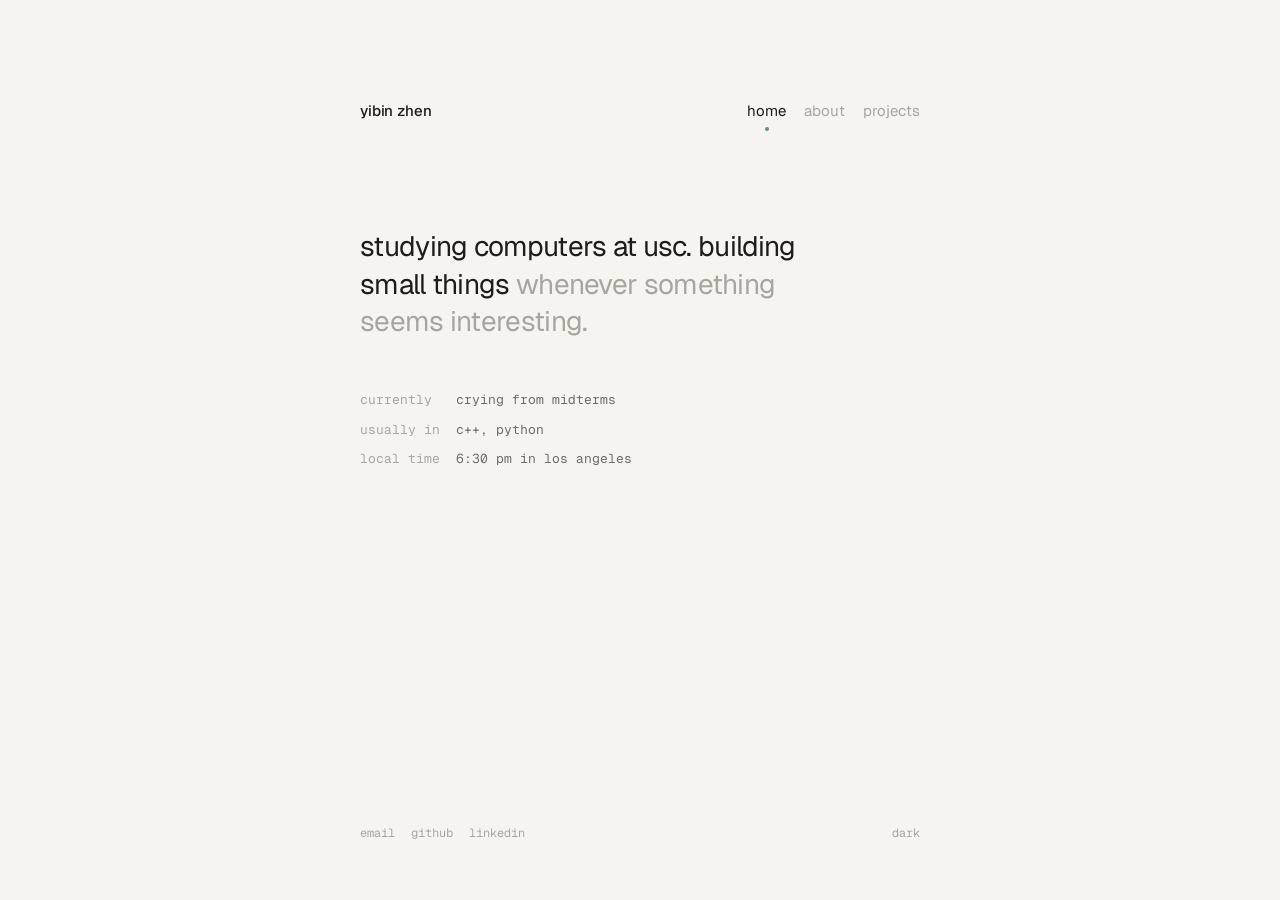
==== index.html @ 9b586b15 "Update the "currently" line" ====
<!DOCTYPE html>
<html lang="en">
<head>
  <meta charset="UTF-8" />
  <meta name="viewport" content="width=device-width, initial-scale=1.0" />
  <meta name="description" content="yibin zhen. computer engineering and computer science at usc." />
  <title>yibin zhen</title>
  <link rel="icon" href="data:image/svg+xml,%3Csvg xmlns='http://www.w3.org/2000/svg' viewBox='0 0 16 16'%3E%3Ccircle cx='8' cy='8' r='4' fill='%236b8f71'/%3E%3C/svg%3E" />
  <link rel="preconnect" href="https://fonts.googleapis.com" />
  <link rel="preconnect" href="https://fonts.gstatic.com" crossorigin />
  <link rel="stylesheet" href="https://fonts.googleapis.com/css2?family=Geist:wght@400;500&family=Geist+Mono&display=swap" />
  <link rel="stylesheet" href="style.css" />
  <script>
    // Apply a saved theme before first paint so there's no flash.
    try { const t = localStorage.getItem('theme'); if (t) document.documentElement.dataset.theme = t; } catch (e) {}
  </script>
</head>
<body>
  <div class="container">

    <header>
      <a href="#" class="name" data-page="home">yibin zhen</a>
      <nav>
        <a href="#" class="active" data-page="home">home</a>
        <a href="#about" data-page="about">about</a>
        <a href="#projects" data-page="projects">projects</a>
      </nav>
    </header>

    <main>

      <!-- Home -->
      <section class="page active" id="home">
        <h1 class="lede">
          studying computers at usc. building small things
          <em>whenever something seems interesting.</em>
        </h1>

        <dl class="facts">
          <dt>currently</dt>
          <dd>crying from midterms</dd>

          <dt>usually in</dt>
          <dd>c++, python</dd>

          <dt>local time</dt>
          <dd><span id="clock">los angeles</span></dd>
        </dl>
      </section>

      <!-- About -->
      <section class="page" id="about">
        <div class="prose">
          <p>
            i study computer engineering and computer science at the
            <a href="https://viterbischool.usc.edu/">university of southern california</a>.
            mostly interested in software engineering, data science, and the
            spot where finance and machine learning overlap.
          </p>
          <p>
            most of what i write is c++ or python. lately i've been building on
            top of llm apis, whichever ones are around.
          </p>
          <p>
            i was a <a href="https://www.questbridge.org/">questbridge</a>
            national college match finalist.
          </p>
          <p>
            outside of class i make games in
            <a href="https://create.roblox.com/">roblox studio</a> and start
            side projects whenever i get curious about something.
          </p>
          <p>that's about it.</p>
        </div>
      </section>

      <!-- Projects -->
      <section class="page" id="projects">
        <article class="project">
          <span class="year">2026</span>
          <div>
            <h2>
              chess engine
              <a class="go" href="chess-engine/">play <span>↗</span></a>
            </h2>
            <div class="stack">c++ → webassembly</div>
            <p>
              runs entirely in your browser. move generation is checked against
              the standard perft suite, and the four difficulty levels come from
              stacking handicaps instead of just limiting how deep it searches.
            </p>
          </div>
        </article>

        <p class="empty-note">more soon.</p>
      </section>

    </main>

    <footer>
      <div class="links">
        <a href="mailto:yibinzhe@usc.edu">email</a>
        <a href="https://github.com/yibinzhenna">github</a>
        <a href="https://www.linkedin.com/in/yibinzhen/">linkedin</a>
      </div>
      <button type="button" id="theme-toggle" aria-label="Toggle light and dark theme">dark</button>
    </footer>

  </div>

  <script src="script.js"></script>
</body>
</html>
---- style.css ----
*, *::before, *::after {
  box-sizing: border-box;
  margin: 0;
  padding: 0;
}

/* Palette --------------------------------------------------------------- */

:root {
  --bg: #f5f4ef;
  --ink: #1c1c1a;
  --muted: #6e6c66;
  --faint: #a8a59d;
  --line: #e2e0d8;
  --accent: #6b8f71;

  --sans: "Geist", -apple-system, BlinkMacSystemFont, "Segoe UI", sans-serif;
  --mono: "Geist Mono", ui-monospace, "SFMono-Regular", Menlo, monospace;

  color-scheme: light;
}

@media (prefers-color-scheme: dark) {
  :root:not([data-theme="light"]) {
    --bg: #141412;
    --ink: #e9e7e1;
    --muted: #9a978f;
    --faint: #5f5d57;
    --line: #2a2926;
    --accent: #8fb495;
    color-scheme: dark;
  }
}

:root[data-theme="dark"] {
  --bg: #141412;
  --ink: #e9e7e1;
  --muted: #9a978f;
  --faint: #5f5d57;
  --line: #2a2926;
  --accent: #8fb495;
  color-scheme: dark;
}

/* Base ------------------------------------------------------------------ */

html {
  background: var(--bg);
}

body {
  background: var(--bg);
  color: var(--ink);
  font-family: var(--sans);
  font-size: 15px;
  line-height: 1.65;
  -webkit-font-smoothing: antialiased;
  padding: clamp(40px, 11vh, 120px) 20px 56px;
  transition: background-color .3s, color .3s;
}

::selection {
  background: var(--ink);
  color: var(--bg);
}

.container {
  max-width: 560px;
  margin: 0 auto;
  min-height: calc(100vh - clamp(40px, 11vh, 120px) - 56px);
  display: flex;
  flex-direction: column;
}

a {
  color: inherit;
}

/* Header ---------------------------------------------------------------- */

header {
  display: flex;
  justify-content: space-between;
  align-items: baseline;
  gap: 16px;
  margin-bottom: clamp(56px, 12vh, 104px);
}

header .name {
  font-weight: 500;
  color: var(--ink);
  text-decoration: none;
  letter-spacing: -0.01em;
}

nav {
  display: flex;
  gap: 18px;
}

nav a {
  position: relative;
  color: var(--faint);
  text-decoration: none;
  transition: color .15s;
}

nav a:hover {
  color: var(--ink);
}

nav a.active {
  color: var(--ink);
}

/* A small dot under the current page instead of bold or underline. */
nav a.active::after {
  content: '';
  position: absolute;
  left: 50%;
  bottom: -7px;
  width: 4px;
  height: 4px;
  margin-left: -2px;
  border-radius: 50%;
  background: var(--accent);
}

/* Pages ----------------------------------------------------------------- */

main {
  flex: 1;
}

.page {
  display: none;
}

.page.active {
  display: block;
  animation: settle .5s cubic-bezier(.2, .7, .2, 1) both;
}

@keyframes settle {
  from { opacity: 0; transform: translateY(6px); }
  to   { opacity: 1; transform: none; }
}

@media (prefers-reduced-motion: reduce) {
  .page.active { animation: none; }
  body { transition: none; }
}

/* Home ------------------------------------------------------------------ */

.lede {
  font-weight: 400;
  font-size: clamp(22px, 4.6vw, 28px);
  line-height: 1.35;
  letter-spacing: -0.025em;
  max-width: 24ch;
  margin-bottom: 48px;
}

.lede em {
  font-style: normal;
  color: var(--faint);
}

.facts {
  display: grid;
  grid-template-columns: 96px 1fr;
  row-gap: 8px;
  font-family: var(--mono);
  font-size: 13px;
}

.facts dt {
  color: var(--faint);
}

.facts dd {
  color: var(--muted);
}

.facts a {
  color: var(--ink);
  text-decoration: none;
  border-bottom: 1px solid var(--line);
  transition: border-color .15s;
}

.facts a:hover {
  border-bottom-color: var(--ink);
}

/* Prose (about) --------------------------------------------------------- */

.prose p {
  color: var(--muted);
  margin-bottom: 18px;
  max-width: 50ch;
}

.prose p:last-child {
  margin-bottom: 0;
}

.prose a,
.project a.inline {
  color: var(--ink);
  text-decoration: none;
  border-bottom: 1px solid var(--line);
  transition: border-color .15s;
}

.prose a:hover,
.project a.inline:hover {
  border-bottom-color: var(--ink);
}

/* Projects -------------------------------------------------------------- */

.project {
  display: grid;
  grid-template-columns: 56px 1fr;
  column-gap: 16px;
  padding: 22px 0;
  border-top: 1px solid var(--line);
}

.project:last-child {
  border-bottom: 1px solid var(--line);
}

.project .year {
  font-family: var(--mono);
  font-size: 12px;
  color: var(--faint);
  padding-top: 3px;
}

.project h2 {
  font-size: 15px;
  font-weight: 500;
  display: flex;
  align-items: baseline;
  justify-content: space-between;
  gap: 12px;
}

.project .stack {
  font-family: var(--mono);
  font-size: 12px;
  font-weight: 400;
  color: var(--faint);
  margin: 2px 0 10px;
}

.project p {
  color: var(--muted);
  max-width: 48ch;
}

.project .go {
  font-family: var(--mono);
  font-size: 12px;
  font-weight: 400;
  color: var(--ink);
  text-decoration: none;
  white-space: nowrap;
}

.project .go span {
  display: inline-block;
  transition: transform .2s;
}

.project .go:hover span {
  transform: translate(2px, -2px);
}

.empty-note {
  font-family: var(--mono);
  font-size: 12px;
  color: var(--faint);
  margin-top: 18px;
}

/* Footer ---------------------------------------------------------------- */

footer {
  display: flex;
  justify-content: space-between;
  align-items: baseline;
  flex-wrap: wrap;
  gap: 12px;
  margin-top: 96px;
  font-family: var(--mono);
  font-size: 12px;
  color: var(--faint);
}

footer .links {
  display: flex;
  gap: 16px;
}

footer a,
footer button {
  color: var(--faint);
  text-decoration: none;
  transition: color .15s;
}

footer a:hover,
footer button:hover {
  color: var(--ink);
}

footer button {
  font: inherit;
  background: none;
  border: 0;
  cursor: pointer;
  padding: 0;
}

@media (max-width: 420px) {
  header {
    flex-direction: column;
    gap: 10px;
  }

  .facts {
    grid-template-columns: 96px 1fr;
    font-size: 12px;
  }

  .project {
    grid-template-columns: 1fr;
  }

  .project .year {
    padding: 0 0 4px;
  }
}
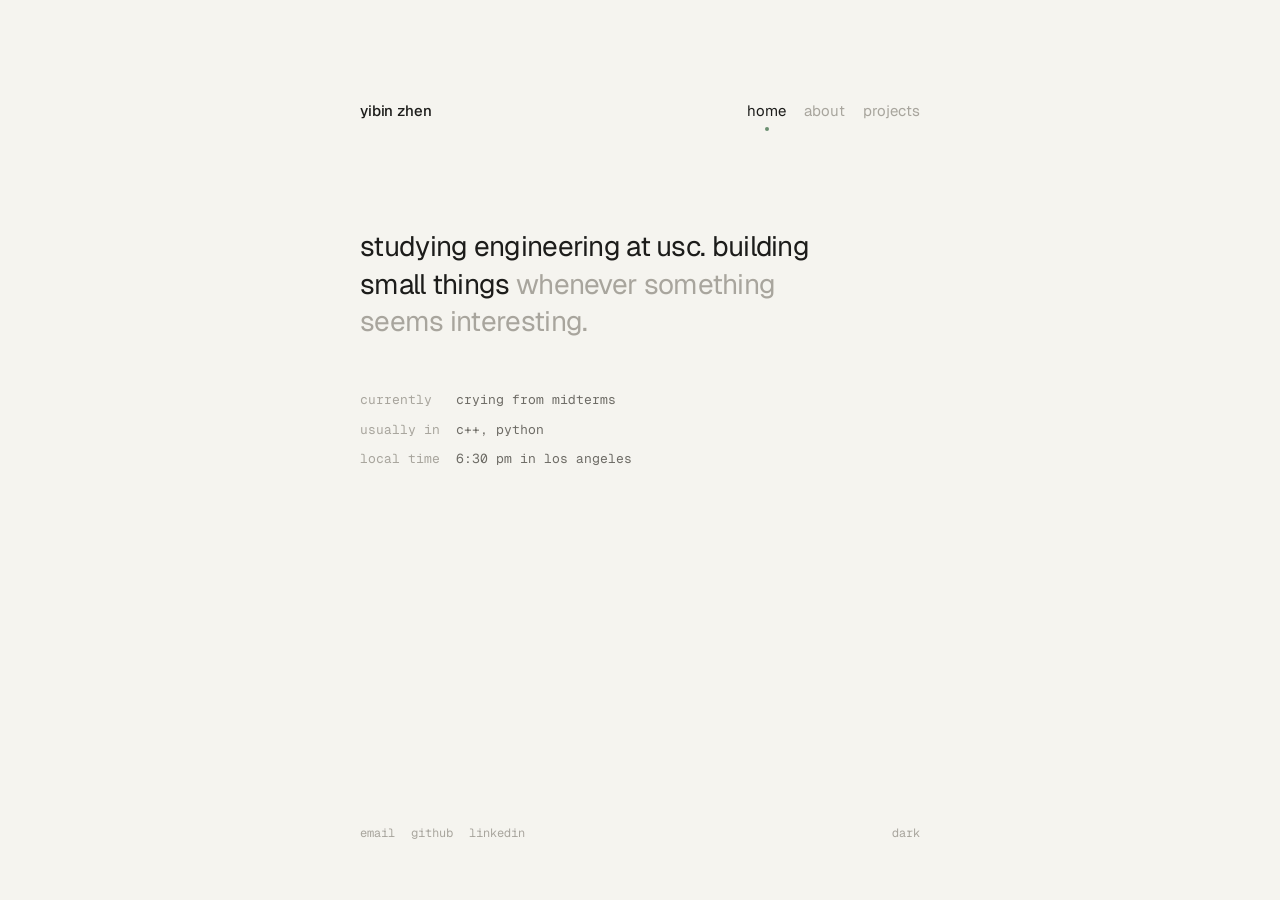
==== commit cf73e8ee: "Say studying engineering rather than studying computers" ====
--- a/index.html
+++ b/index.html
@@ -32,7 +32,7 @@
       <!-- Home -->
       <section class="page active" id="home">
         <h1 class="lede">
-          studying computers at usc. building small things
+          studying engineering at usc. building small things
           <em>whenever something seems interesting.</em>
         </h1>
 
@@ -70,7 +70,6 @@
             <a href="https://create.roblox.com/">roblox studio</a> and start
             side projects whenever i get curious about something.
           </p>
-          <p>that's about it.</p>
         </div>
       </section>
 
@@ -89,6 +88,41 @@
               the standard perft suite, and the four difficulty levels come from
               stacking handicaps instead of just limiting how deep it searches.
             </p>
+          </div>
+        </article>
+
+        <article class="project">
+          <span class="year">2026</span>
+          <div>
+            <h2>
+              steal an aron
+              <a class="go" href="https://www.roblox.com/games/132334507477533/Steal-an-Aron" target="_blank" rel="noopener">play <span>↗</span></a>
+            </h2>
+            <div class="stack">roblox studio · luau</div>
+            <p>
+              a "steal a" themed roblox game dedicated to my good friend, aron.
+            </p>
+          </div>
+        </article>
+
+        <article class="project">
+          <span class="year">2026</span>
+          <div>
+            <h2>
+              instagram follow back checker
+              <button type="button" class="go peek-toggle" aria-expanded="false" aria-controls="ig-ui">ui <span>↗</span></button>
+            </h2>
+            <div class="stack">javascript · browser extension</div>
+            <p>
+              finds the accounts that don't follow you back, using the
+              instagram session you are already signed into. works on your
+              own account or a public one.
+            </p>
+            <figure class="peek-shot" id="ig-ui">
+              <img src="images/Instagram%20Follow%20Back%20Checker.png"
+                   alt="the extension's panel: a username field, a check button, and an unfollow all button"
+                   width="351" height="229" loading="lazy" decoding="async" />
+            </figure>
           </div>
         </article>
 
--- a/style.css
+++ b/style.css
@@ -68,6 +68,9 @@
   max-width: 560px;
   margin: 0 auto;
   min-height: calc(100vh - clamp(40px, 11vh, 120px) - 56px);
+  /* dvh follows the visible viewport. 100vh is the taller address-bar-hidden
+     height on mobile, which leaves a strip of phantom scroll. */
+  min-height: calc(100dvh - clamp(40px, 11vh, 120px) - 56px);
   display: flex;
   flex-direction: column;
 }
@@ -326,10 +329,20 @@
   padding: 0;
 }
 
-@media (max-width: 420px) {
+@media (max-width: 480px) {
+  /* 480px, not 420px: current large phones report 428-430px wide and
+     were missing every rule in this block. */
+
+  /* The desktop vertical rhythm pushes content - the chess board worst
+     of all - below the fold on a phone. */
+  body {
+    padding-top: 28px;
+  }
+
   header {
     flex-direction: column;
     gap: 10px;
+    margin-bottom: 40px;
   }
 
   .facts {
@@ -345,3 +358,133 @@
     padding: 0 0 4px;
   }
 }
+
+/* Screenshot peek ------------------------------------------------------- */
+
+/* .go was written for links; a button needs its own chrome removed to
+   match the "play" links beside it. */
+button.go {
+  background: none;
+  border: 0;
+  padding: 0;
+  cursor: pointer;
+}
+
+/* In the flow by default, so a tap on a narrow screen can never place it
+   off the edge. JS adds .open. */
+.peek-shot {
+  display: none;
+  margin-top: 14px;
+  padding: 6px;
+  width: max-content;
+  max-width: 100%;
+  background: var(--bg);
+  border: 1px solid var(--line);
+  border-radius: 6px;
+}
+
+.peek-shot img {
+  display: block;
+  width: 351px;
+  max-width: 100%;
+  height: auto;
+  border-radius: 3px;
+}
+
+.peek-shot.open {
+  display: block;
+}
+
+/* The cursor-following preview is its own fixed layer on <body>, not part
+   of the project markup: nested, any ancestor transform would turn
+   position: fixed into position-relative-to-that-ancestor. JS moves it
+   with a transform and toggles .on. */
+/* The trigger is ~30x17px of text, which is a hard thing to land on with
+   a mouse on a wide screen. Grow the area that counts as hovering it,
+   for every pointer rather than only coarse ones. */
+.project .go {
+  position: relative;
+}
+
+.project .go::before {
+  content: '';
+  position: absolute;
+  inset: -16px -18px;
+}
+
+.peek-toggle {
+  cursor: help;   /* says "look", not "navigate" like the play links */
+}
+
+.peek-layer {
+  position: fixed;
+  left: 0;
+  top: 0;
+  z-index: 9999;
+  pointer-events: none;
+  padding: 6px;
+  background: var(--bg);
+  border: 1px solid var(--line);
+  border-radius: 6px;
+  box-shadow: 0 18px 40px -24px rgba(0, 0, 0, .45);
+  opacity: 0;
+  visibility: hidden;
+  transition: opacity .14s ease-out;
+  will-change: transform;
+}
+
+.peek-layer.on {
+  opacity: 1;
+  visibility: visible;
+}
+
+.peek-layer img {
+  display: block;
+  width: 351px;
+  max-width: 100%;
+  height: auto;
+  border-radius: 3px;
+}
+
+@media (prefers-reduced-motion: reduce) {
+  .peek-layer { transition: none; }
+}
+
+/* The trigger is a button, so state its own chrome rather than inheriting
+   whatever grey the platform paints on a default button face. */
+.peek-toggle {
+  -webkit-appearance: none;
+  appearance: none;
+  background: transparent;
+  color: var(--ink);
+}
+
+.peek-toggle:focus-visible {
+  outline: 1px solid var(--accent);
+  outline-offset: 3px;
+}
+
+@media (prefers-reduced-motion: reduce) {
+  .peek-shot { transition: none; }
+}
+
+/* Touch targets ---------------------------------------------------------- */
+
+/* Links here are 20-25px tall, well under the 44px minimum a fingertip
+   needs. A transparent ::before grows the tappable area without moving
+   anything, and pointer: coarse keeps hover on a mouse honest. */
+@media (pointer: coarse) {
+  nav a::before,
+  footer a::before,
+  footer button::before {
+    content: '';
+    position: absolute;
+    inset: -12px -8px;
+  }
+
+  footer a,
+  footer button {
+    position: relative;
+  }
+
+}
